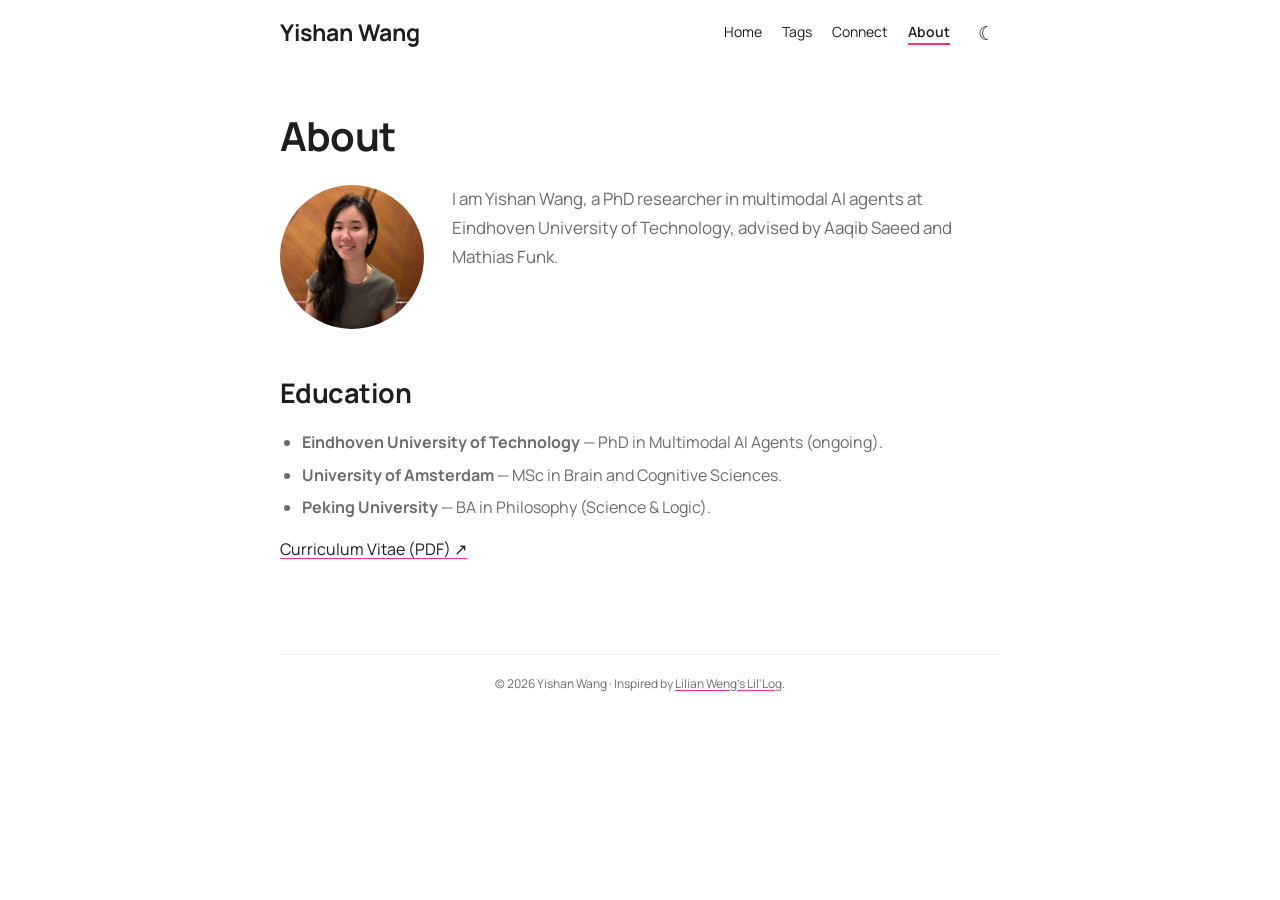
==== about.html @ ba71ee48 "Add voice-agents and about pages, host CV locally, refresh theme pages - New pages: Voice Agents & D" ====
<!doctype html>
<html lang="en"><head><meta charset="utf-8"><meta name="viewport" content="width=device-width,initial-scale=1"><meta name="description" content="Yishan Wang's academic background and education."><title>About · Yishan Wang</title><script>(function(){try{var t=localStorage.getItem("theme");if(t==="dark"||t==="light")document.documentElement.dataset.theme=t;else if(matchMedia("(prefers-color-scheme: dark)").matches)document.documentElement.dataset.theme="dark"}catch(e){}})();</script><link rel="preconnect" href="https://fonts.googleapis.com"><link rel="preconnect" href="https://fonts.gstatic.com" crossorigin><link rel="stylesheet" href="https://fonts.googleapis.com/css2?family=Manrope:wght@400..800&display=swap"><link rel="stylesheet" href="stylesheet.css"><script src="theme.js" defer></script></head>
<body><div class="wrap"><header class="site-header"><a class="brand" href="index.html">Yishan Wang</a><div class="header-right"><nav class="nav" aria-label="Main navigation"><a href="index.html">Home</a><a href="tags.html">Tags</a><a href="connect.html">Connect</a><a href="about.html" aria-current="page">About</a></nav><button class="theme-toggle" type="button" aria-label="Switch color mode"><span aria-hidden="true">☾</span></button></div></header>
<main class="article"><h1>About</h1><div class="about-intro"><span class="profile-frame"><img class="profile-photo" src="images/profile-headshot.jpg" alt="Yishan Wang" width="144" height="144"></span><p class="article-lead">I am Yishan Wang, a PhD researcher in multimodal AI agents at Eindhoven University of Technology, advised by Aaqib Saeed and Mathias Funk.</p></div><h2>Education</h2><ul><li><strong>Eindhoven University of Technology</strong> — PhD in Multimodal AI Agents (ongoing).</li><li><strong>University of Amsterdam</strong> — MSc in Brain and Cognitive Sciences.</li><li><strong>Peking University</strong> — BA in Philosophy (Science &amp; Logic).</li></ul><p><a href="files/Yishan_Wang_CV.pdf">Curriculum Vitae (PDF) ↗</a></p></main>
<footer class="footer"><span>© 2026 Yishan Wang</span><span>Inspired by <a href="https://lilianweng.github.io/">Lilian Weng's Lil'Log</a>.</span></footer></div></body></html>
---- stylesheet.css ----
:root {
  color-scheme: light;
  --bg: #fff;
  --entry: #fff;
  --text: #1e1e1e;
  --muted: #6c6c6c;
  --line: #eee;
  --tag: #d6d6d6;
  --accent: #ff2d87;
  --accent-soft: #ffd9ea;
}
:root[data-theme='dark'] {
  color-scheme: dark;
  --bg: #1d1e20;
  --entry: #2e2e33;
  --text: #dadadb;
  --muted: #9b9c9d;
  --line: #414244;
  --tag: #414244;
  --accent: #ff6aa9;
  --accent-soft: #5c2341;
}
* { box-sizing: border-box; }
html { scroll-behavior: smooth; }
body {
  margin: 0;
  background: var(--bg);
  color: var(--text);
  font-family: 'Manrope', -apple-system, BlinkMacSystemFont, 'Segoe UI', Roboto, Oxygen, Ubuntu, Cantarell, 'Open Sans', 'Helvetica Neue', sans-serif;
  font-size: 16px;
  line-height: 1.6;
}
a { color: inherit; text-decoration: none; }
a:hover { color: var(--accent); }
::selection { background: var(--accent-soft); }
a:focus-visible, button:focus-visible { outline: 2px solid var(--accent); outline-offset: 3px; }
button { font: inherit; }
.wrap { max-width: 768px; padding: 0 24px; margin: auto; }
.site-header { height: 64px; display: flex; align-items: center; justify-content: space-between; gap: 20px; }
.brand { font-size: 23px; font-weight: 700; white-space: nowrap; }
.brand-box { display: flex; align-items: baseline; white-space: nowrap; }
.brand-mark { color: var(--accent); font-size: 14px; font-weight: 700; margin-left: 2px; position: relative; top: -.7em; }
.header-right { display: flex; align-items: center; gap: 22px; }
.nav { display: flex; gap: 20px; font-size: 14px; }
.nav a[aria-current='page'] { font-weight: 600; text-decoration: underline 2px var(--accent); text-underline-offset: 6px; }
.theme-toggle { border: 0; background: transparent; color: var(--text); cursor: pointer; width: 28px; height: 28px; padding: 0; }
.theme-toggle span { font-size: 19px; }
.social { display: flex; flex-wrap: wrap; gap: 5px 18px; padding: 8px 0 22px; color: var(--muted); font-size: 13px; }
.social-icons { gap: 17px; }
.social-icons a { width: 21px; height: 21px; display: inline-flex; align-items: center; justify-content: center; }
.social-icons svg { width: 20px; height: 20px; fill: none; stroke: currentColor; stroke-width: 1.7; stroke-linecap: round; stroke-linejoin: round; }
.home { padding: 22px 0 72px; }
.home-section + .home-section { margin-top: 44px; }
.section-heading { margin: 0 0 17px; font-size: 16px; line-height: 1.3; font-weight: 600; }
.entry { display: block; margin: 0 0 20px; padding: 22px 24px; border: 1px solid var(--line); border-radius: 8px; background: var(--entry); }
.entry:hover { border-color: var(--accent); }
.entry h2 { margin: 0; font-size: 24px; line-height: 1.3; font-weight: 700; letter-spacing: -.02em; }
.entry h2 a::after { content: " ↗"; color: var(--accent); font-size: 16px; font-weight: 400; }
.entry p a { color: var(--text); text-decoration: underline; text-decoration-color: var(--accent); text-underline-offset: 2px; }
.entry p { color: var(--muted); font-size: 14px; line-height: 1.6; margin: 8px 0 0; }
.entry-meta { color: var(--muted); font-size: 12px; margin-top: 11px; }
.footer { border-top: 1px solid var(--line); color: var(--muted); text-align: center; font-size: 12px; padding: 19px 0 25px; }
.footer > span + span::before { content: " · "; }
.name-note { margin: 0 0 12px; text-align: left; font-size: 11px; scroll-margin-top: 20px; }
.name-note .star { color: var(--accent); font-weight: 700; }
.name-zh { font-family: 'Ma Shan Zheng', 'Kaiti SC', 'STKaiti', KaiTi, serif; font-size: 15px; color: var(--text); }
.footer a { text-decoration: underline; text-decoration-color: var(--accent); text-underline-offset: 2px; }
.article, .page-index { padding: 32px 0 75px; }
.back-link { color: var(--muted); font-size: 13px; }
.page-kicker { color: var(--muted); font-size: 13px; margin: 25px 0 4px; }
.article h1, .page-index h1 { font-size: 40px; line-height: 1.25; margin: 15px 0 14px; letter-spacing: -.02em; }
.article-lead { color: var(--muted); font-size: 17px; line-height: 1.7; margin: 0 0 23px; }
.article-meta { display: flex; flex-wrap: wrap; gap: 9px; margin: 22px 0 34px; }
.tag, .tag-cloud a { display: inline-block; border-radius: 6px; background: var(--tag); color: var(--text); padding: 3px 10px; font-size: 13px; font-weight: 500; }
.article h2 { font-size: 27px; margin: 42px 0 11px; letter-spacing: -.02em; }
.article h3 { font-size: 21px; margin: 28px 0 9px; }
.article p, .article li { color: var(--muted); }
.article p a, .article li a { color: var(--text); text-decoration: underline; text-decoration-color: var(--accent); text-underline-offset: 3px; }
.article ul { padding-left: 22px; }
.article li { margin: 7px 0; }
.callout { border-left: 3px solid var(--accent); padding-left: 16px; margin: 28px 0; }
.callout p { margin: 0; }
.item-list { margin-top: 15px; }
.item { border-top: 1px solid var(--line); padding: 18px 0; }
.item-title { display: flex; justify-content: space-between; align-items: baseline; gap: 16px; font-size: 17px; font-weight: 700; line-height: 1.45; }
.item-title span { color: var(--muted); font-size: 12px; white-space: nowrap; font-weight: 400; }
.item p { font-size: 14px; margin: 6px 0; }
.item-links { display: flex; flex-wrap: wrap; gap: 14px; font-size: 13px; }
.item-links a { text-decoration: underline; text-decoration-color: var(--accent); text-underline-offset: 2px; }
.tag-cloud { display: flex; flex-wrap: wrap; gap: 12px; margin: 27px 0 42px; }
.tag-cloud sup { font-size: 10px; padding-left: 3px; color: var(--muted); }
.tag-group { display: none; border-top: 1px solid var(--line); padding: 16px 0; scroll-margin-top: 20px; }
.tag-group:target { display: block; }
.tag-group h2 { font-size: 18px; margin: 0 0 5px; }
.tag-group ul { list-style: none; padding: 0; margin: 0; }
.tag-group li { color: var(--muted); font-size: 14px; margin: 3px 0; }
.contact-grid { display: block; margin: 23px 0; }
.contact-card { padding: 23px 0; border-top: 1px solid var(--line); }
.contact-card h2 { font-size: 24px; margin: 0 0 8px; }
.contact-card p { margin: 0; }
.credit { color: var(--muted); font-size: 12px; }
@media (max-width: 520px) {
  .wrap { padding: 0 20px; }
  .site-header { height: auto; min-height: 60px; flex-wrap: wrap; gap: 10px; padding: 14px 0; }
  .header-right { flex-wrap: wrap; }
  .nav { flex-wrap: wrap; }
  .brand { font-size: 21px; }
  .header-right { gap: 12px; }
  .nav { gap: 11px; font-size: 12px; }
  .social { gap: 3px 13px; }
  .entry { padding: 19px 20px; }
  .entry h2 { font-size: 22px; }
  .article h1, .page-index h1 { font-size: 34px; }
  .item-title { display: block; }
  .item-title span { display: block; margin-top: 3px; }
}
@media (prefers-reduced-motion: reduce) { html { scroll-behavior: auto; } }

.about-intro { display: flex; align-items: flex-start; gap: 28px; margin: 24px 0 32px; }
.profile-photo { display: block; width: 210px; max-width: 100%; height: auto; border-radius: 8px; flex-shrink: 0; }
.about-intro .article-lead { margin: 0; }
@media (max-width: 520px) { .about-intro { flex-direction: column; gap: 20px; } .profile-photo { width: 200px; } }

/* Compact portrait crop; retain the original photo asset. */
.profile-photo { width: 144px; height: 144px; object-fit: cover; object-position: 50% 17%; border-radius: 50%; }

.profile-frame { display: block; position: relative; width: 144px; height: 144px; flex-shrink: 0; overflow: hidden; border-radius: 50%; }
.profile-frame .profile-photo { display: block; position: absolute; width: 220px; max-width: none; height: auto; left: -38px; top: -5px; border-radius: 0; }
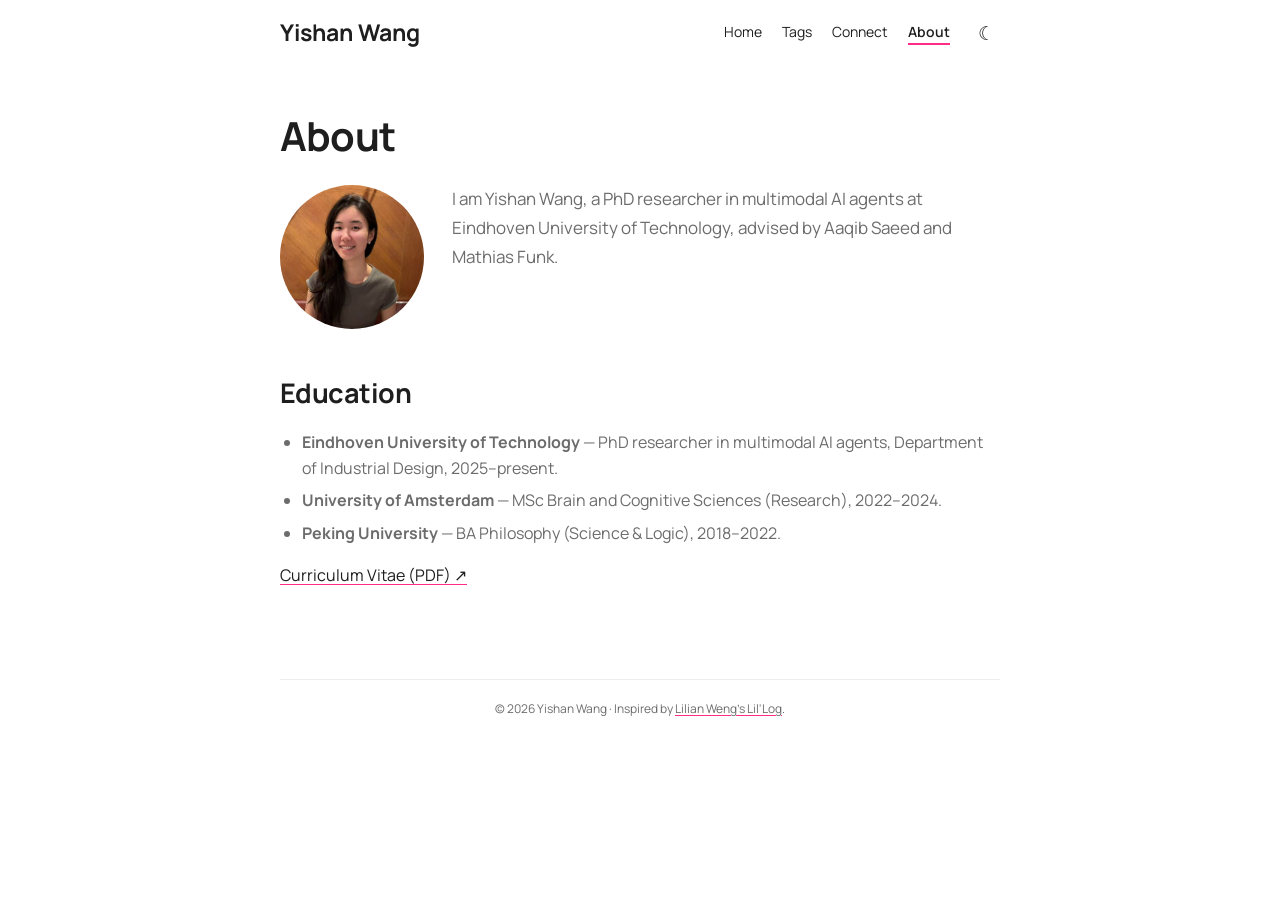
==== commit b38f758d: "Reorder homepage themes and fix small inconsistencies - Move Voice Agents & Discourse to second plac" ====
--- a/about.html
+++ b/about.html
@@ -1,5 +1,5 @@
 <!doctype html>
-<html lang="en"><head><meta charset="utf-8"><meta name="viewport" content="width=device-width,initial-scale=1"><meta name="description" content="Yishan Wang's academic background and education."><title>About · Yishan Wang</title><script>(function(){try{var t=localStorage.getItem("theme");if(t==="dark"||t==="light")document.documentElement.dataset.theme=t;else if(matchMedia("(prefers-color-scheme: dark)").matches)document.documentElement.dataset.theme="dark"}catch(e){}})();</script><link rel="preconnect" href="https://fonts.googleapis.com"><link rel="preconnect" href="https://fonts.gstatic.com" crossorigin><link rel="stylesheet" href="https://fonts.googleapis.com/css2?family=Manrope:wght@400..800&display=swap"><link rel="stylesheet" href="stylesheet.css"><script src="theme.js" defer></script></head>
+<html lang="en"><head><meta charset="utf-8"><meta name="viewport" content="width=device-width,initial-scale=1"><meta name="description" content="Yishan Wang's academic background and education."><title>About · Yishan Wang</title><link rel="icon" href="favicon.svg" type="image/svg+xml"><meta property="og:type" content="website"><meta property="og:title" content="About · Yishan Wang"><meta property="og:description" content="Yishan Wang's academic background and education."><meta property="og:url" content="https://yishani.github.io/about.html"><meta property="og:image" content="https://yishani.github.io/images/profile-headshot.jpg"><script>(function(){try{var t=localStorage.getItem("theme");if(t==="dark"||t==="light")document.documentElement.dataset.theme=t;else if(matchMedia("(prefers-color-scheme: dark)").matches)document.documentElement.dataset.theme="dark"}catch(e){}})();</script><link rel="preconnect" href="https://fonts.googleapis.com"><link rel="preconnect" href="https://fonts.gstatic.com" crossorigin><link rel="stylesheet" href="https://fonts.googleapis.com/css2?family=Manrope:wght@400..800&display=swap"><link rel="stylesheet" href="stylesheet.css"><script src="theme.js" defer></script></head>
 <body><div class="wrap"><header class="site-header"><a class="brand" href="index.html">Yishan Wang</a><div class="header-right"><nav class="nav" aria-label="Main navigation"><a href="index.html">Home</a><a href="tags.html">Tags</a><a href="connect.html">Connect</a><a href="about.html" aria-current="page">About</a></nav><button class="theme-toggle" type="button" aria-label="Switch color mode"><span aria-hidden="true">☾</span></button></div></header>
-<main class="article"><h1>About</h1><div class="about-intro"><span class="profile-frame"><img class="profile-photo" src="images/profile-headshot.jpg" alt="Yishan Wang" width="144" height="144"></span><p class="article-lead">I am Yishan Wang, a PhD researcher in multimodal AI agents at Eindhoven University of Technology, advised by Aaqib Saeed and Mathias Funk.</p></div><h2>Education</h2><ul><li><strong>Eindhoven University of Technology</strong> — PhD in Multimodal AI Agents (ongoing).</li><li><strong>University of Amsterdam</strong> — MSc in Brain and Cognitive Sciences.</li><li><strong>Peking University</strong> — BA in Philosophy (Science &amp; Logic).</li></ul><p><a href="files/Yishan_Wang_CV.pdf">Curriculum Vitae (PDF) ↗</a></p></main>
+<main class="article"><h1>About</h1><div class="about-intro"><span class="profile-frame"><img class="profile-photo" src="images/profile-headshot.jpg" alt="Yishan Wang" width="144" height="144"></span><p class="article-lead">I am Yishan Wang, a PhD researcher in multimodal AI agents at Eindhoven University of Technology, advised by Aaqib Saeed and Mathias Funk.</p></div><h2>Education</h2><ul><li><strong>Eindhoven University of Technology</strong> — PhD researcher in multimodal AI agents, Department of Industrial Design, 2025–present.</li><li><strong>University of Amsterdam</strong> — MSc Brain and Cognitive Sciences (Research), 2022–2024.</li><li><strong>Peking University</strong> — BA Philosophy (Science &amp; Logic), 2018–2022.</li></ul><p><a href="files/Yishan_Wang_CV.pdf">Curriculum Vitae (PDF) ↗</a></p></main>
 <footer class="footer"><span>© 2026 Yishan Wang</span><span>Inspired by <a href="https://lilianweng.github.io/">Lilian Weng's Lil'Log</a>.</span></footer></div></body></html>
